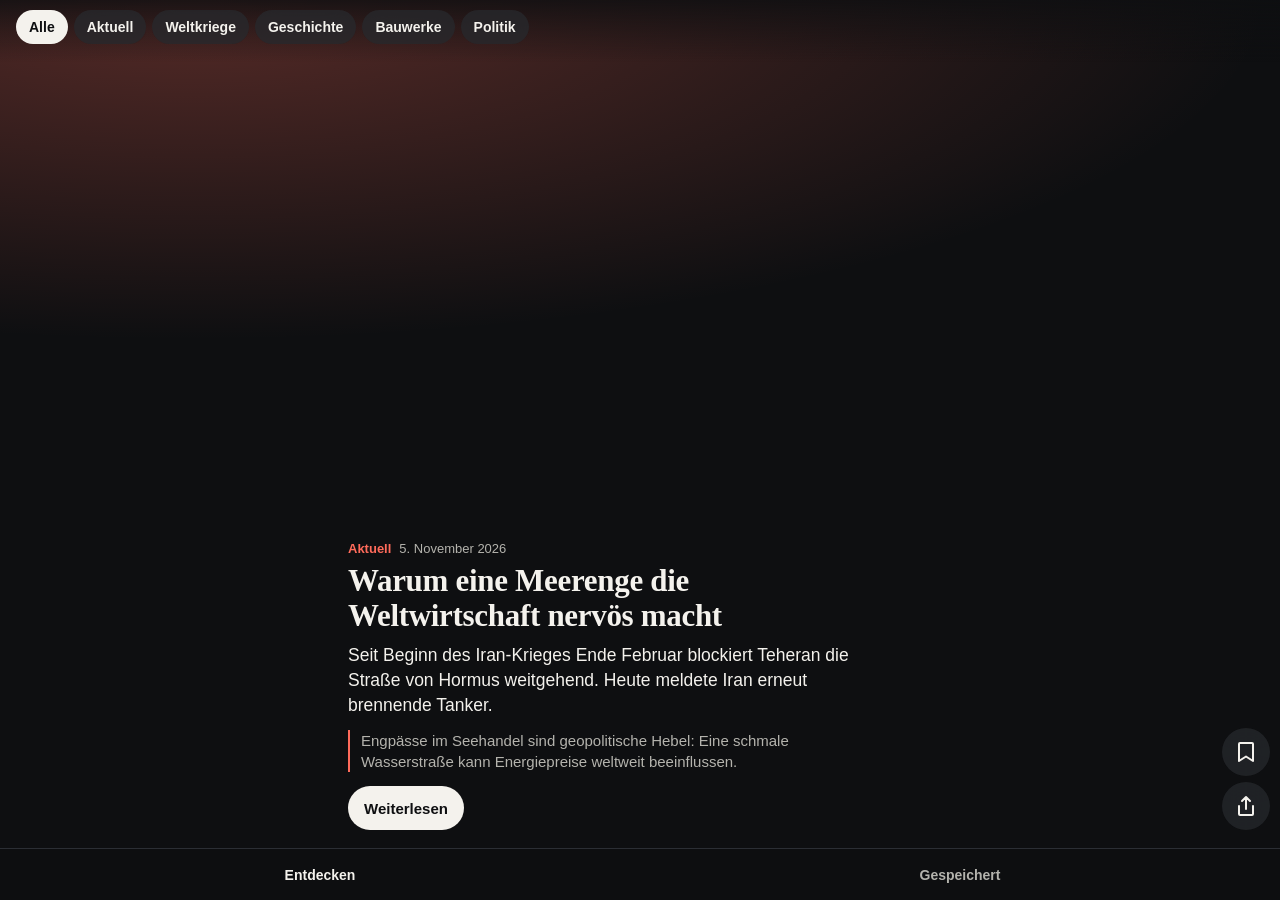
==== app/index.html @ 5934251c "Erste Version von Tiefgang Wisch-Feed als Web-App mit 34 Karten, Themenfilter, Merkliste und Quellen" ====
<!doctype html>
<html lang="de">
<head>
<meta charset="utf-8">
<title>Tiefgang</title>
<meta name="viewport" content="width=device-width, initial-scale=1, viewport-fit=cover">
<meta name="theme-color" content="#0e0f11">
<meta name="apple-mobile-web-app-capable" content="yes">
<meta name="mobile-web-app-capable" content="yes">
<meta name="apple-mobile-web-app-status-bar-style" content="black-translucent">
<meta name="apple-mobile-web-app-title" content="Tiefgang">
<link rel="apple-touch-icon" href="icons/icon-180.png">
<link rel="manifest" href="manifest.webmanifest">
<link rel="stylesheet" href="style.css">
</head>
<body>
<header class="kopf" id="kopf">
  <nav class="chips" id="chips" aria-label="Themen"></nav>
</header>

<main class="feed" id="feed" tabindex="-1"></main>

<section class="merkliste" id="merkliste" hidden>
  <h1>Gespeichert</h1>
  <p class="bilanz" id="bilanz"></p>
  <ul class="zeilen" id="zeilen"></ul>
</section>

<nav class="leiste" aria-label="Bereiche">
  <button id="tab-feed" class="aktiv" type="button">Entdecken</button>
  <button id="tab-merk" type="button">Gespeichert</button>
</nav>

<dialog class="blatt" id="blatt" aria-labelledby="blatt-titel">
  <button class="zu" id="blatt-zu" type="button" aria-label="Schließen">
    <svg viewBox="0 0 24 24" width="22" height="22" aria-hidden="true"><path d="M6 6l12 12M18 6L6 18" stroke="currentColor" stroke-width="2.2" stroke-linecap="round"/></svg>
  </button>
  <div class="blatt-inhalt" id="blatt-inhalt"></div>
</dialog>

<script src="app.js"></script>
</body>
</html>
---- app/style.css ----
:root {
  --grund: #0e0f11;
  --flaeche: #191b1f;
  --linie: #2b2e34;
  --text: #f4f2ed;
  --leise: #b4b3ad;
  --aktuell: #ff6b5b;
  --weltkriege: #e8a94a;
  --geschichte: #d9c58b;
  --bauwerke: #5fc4b0;
  --politik: #7fa8f0;
  --serif: ui-serif, "New York", Georgia, serif;
  --sans: -apple-system, BlinkMacSystemFont, "SF Pro Text", "Helvetica Neue", Arial, sans-serif;
  --oben: env(safe-area-inset-top, 0px);
  --unten: env(safe-area-inset-bottom, 0px);
  --leiste: calc(52px + var(--unten));
  color-scheme: dark;
}
* { box-sizing: border-box; -webkit-tap-highlight-color: transparent; }
html, body { margin: 0; height: 100%; background: var(--grund); color: var(--text); font-family: var(--sans); overflow: hidden; overscroll-behavior: none; }
button { font: inherit; color: inherit; background: none; border: 0; padding: 0; cursor: pointer; }
a { color: inherit; }
[hidden] { display: none !important; }

/* Themen oben */
.kopf { position: fixed; inset: 0 0 auto 0; z-index: 5; padding: calc(var(--oben) + 10px) 0 18px; background: linear-gradient(rgba(14,15,17,.82), rgba(14,15,17,0)); pointer-events: none; }
.chips { display: flex; gap: 6px; overflow-x: auto; padding: 0 16px; scrollbar-width: none; pointer-events: auto; }
.chips::-webkit-scrollbar { display: none; }
.chip { flex: none; min-height: 34px; padding: 0 13px; border-radius: 17px; font-size: 14px; font-weight: 600; color: var(--text); background: rgba(40,42,47,.72); -webkit-backdrop-filter: blur(12px); backdrop-filter: blur(12px); }
.chip[aria-pressed="true"] { background: var(--text); color: var(--grund); }

/* Feed */
.feed { height: 100dvh; overflow-y: scroll; scroll-snap-type: y mandatory; overscroll-behavior: contain; scrollbar-width: none; outline: 0; }
.feed::-webkit-scrollbar { display: none; }
.karte { --farbe: var(--text); position: relative; height: 100dvh; scroll-snap-align: start; scroll-snap-stop: always; display: flex; flex-direction: column; justify-content: flex-end; overflow: hidden; background: var(--grund); }
.karte[data-kat="aktuell"] { --farbe: var(--aktuell); }
.karte[data-kat="weltkriege"] { --farbe: var(--weltkriege); }
.karte[data-kat="geschichte"] { --farbe: var(--geschichte); }
.karte[data-kat="bauwerke"] { --farbe: var(--bauwerke); }
.karte[data-kat="politik"] { --farbe: var(--politik); }

.bild { position: absolute; inset: 0 0 auto 0; height: 58%; width: 100%; object-fit: cover; background: var(--flaeche); }
.bild-verlauf { position: absolute; inset: 0 0 auto 0; height: 58%; background: linear-gradient(rgba(14,15,17,.1) 45%, var(--grund)); }
.karte.ohne-bild::before { content: ""; position: absolute; inset: 0 0 auto 0; height: 60%; background: radial-gradient(120% 90% at 15% 0%, color-mix(in srgb, var(--farbe) 30%, transparent), transparent 70%); }

.koerper { position: relative; padding: 0 72px calc(var(--leiste) + 18px) 18px; }
.marke { display: flex; flex-wrap: wrap; gap: 4px 8px; font-size: 13px; font-weight: 650; color: var(--farbe); margin-bottom: 8px; }
.marke .serie { color: var(--leise); font-weight: 500; }
.karte h2 { margin: 0 0 10px; font-family: var(--serif); font-size: clamp(25px, 7.4vw, 31px); line-height: 1.12; font-weight: 700; letter-spacing: -.01em; text-wrap: balance; }
.hook { margin: 0 0 12px; font-size: 16.5px; line-height: 1.42; }
.merke { margin: 0 0 14px; padding-left: 11px; border-left: 2px solid var(--farbe); font-size: 14.5px; line-height: 1.4; color: var(--leise); }
.mehr { min-height: 44px; padding: 0 16px; border-radius: 22px; font-size: 15px; font-weight: 650; background: var(--text); color: var(--grund); }

.aktionen { position: absolute; right: 10px; bottom: calc(var(--leiste) + 18px); display: flex; flex-direction: column; gap: 6px; }
.aktion { display: grid; place-items: center; width: 48px; height: 48px; border-radius: 24px; background: rgba(40,42,47,.72); -webkit-backdrop-filter: blur(12px); backdrop-filter: blur(12px); }
.aktion[aria-pressed="true"] { color: var(--farbe); }
.aktion[aria-pressed="true"] svg { fill: currentColor; }
.aktion svg { fill: none; stroke: currentColor; stroke-width: 2; stroke-linejoin: round; stroke-linecap: round; }

.ende { justify-content: center; text-align: center; padding: 0 28px var(--leiste); align-items: center; }
.ende h2 { max-width: 13em; }
.ende p { color: var(--leise); margin: 0 0 18px; line-height: 1.45; }

/* Untere Leiste */
.leiste { position: fixed; inset: auto 0 0 0; z-index: 5; height: var(--leiste); padding-bottom: var(--unten); display: flex; background: rgba(14,15,17,.92); border-top: 1px solid var(--linie); -webkit-backdrop-filter: blur(16px); backdrop-filter: blur(16px); }
.leiste button { flex: 1; font-size: 14px; font-weight: 600; color: var(--leise); }
.leiste button.aktiv { color: var(--text); }

/* Merkliste */
.merkliste { height: 100dvh; overflow-y: auto; padding: calc(var(--oben) + 22px) 16px calc(var(--leiste) + 20px); }
.merkliste h1 { font-family: var(--serif); font-size: 30px; margin: 0 0 4px; }
.bilanz { color: var(--leise); margin: 0 0 18px; font-size: 14.5px; }
.zeilen { list-style: none; margin: 0; padding: 0; }
.zeile { display: flex; gap: 12px; align-items: center; width: 100%; padding: 10px 0; text-align: left; border-bottom: 1px solid var(--linie); }
.zeile img, .zeile .platz { flex: none; width: 58px; height: 58px; border-radius: 8px; object-fit: cover; background: var(--flaeche); }
.zeile strong { display: block; font-family: var(--serif); font-size: 17px; line-height: 1.2; }
.zeile span { display: block; margin-top: 3px; font-size: 13px; color: var(--leise); }
.leer { color: var(--leise); line-height: 1.5; padding: 24px 0; }

/* Detailblatt */
.blatt { width: 100%; max-width: 640px; height: 88dvh; max-height: none; margin: auto auto 0; padding: 0; border: 0; border-radius: 18px 18px 0 0; background: var(--flaeche); color: var(--text); overflow: hidden; }
.blatt::backdrop { background: rgba(0,0,0,.6); }
.blatt[open] { animation: hoch .24s cubic-bezier(.2,.8,.2,1); }
@keyframes hoch { from { transform: translateY(40px); opacity: 0; } }
.zu { position: absolute; top: 8px; right: 8px; z-index: 1; display: grid; place-items: center; width: 44px; height: 44px; border-radius: 22px; background: rgba(14,15,17,.7); }
.blatt-inhalt { height: 100%; overflow-y: auto; padding: 22px 18px calc(var(--unten) + 28px); -webkit-overflow-scrolling: touch; }
.blatt-inhalt h2 { font-family: var(--serif); font-size: 26px; line-height: 1.15; margin: 8px 44px 16px 0; text-wrap: balance; }
.blatt-inhalt p { font-size: 17px; line-height: 1.55; margin: 0 0 14px; }
.blatt-inhalt .merkkasten { margin: 20px 0; padding: 14px; border-radius: 10px; background: var(--grund); }
.merkkasten b { display: block; font-size: 13px; color: var(--leise); margin-bottom: 4px; }
.merkkasten p { margin: 0; font-size: 16px; line-height: 1.45; }
.blatt-inhalt h3 { font-size: 13px; color: var(--leise); margin: 22px 0 6px; }
.quellen { list-style: none; margin: 0; padding: 0; }
.quellen a { display: flex; align-items: center; min-height: 44px; font-size: 15px; border-bottom: 1px solid var(--linie); text-underline-offset: 3px; }
.nachweis { font-size: 13px; line-height: 1.45; color: var(--leise); margin-top: 16px; }

@media (min-height: 760px) { .hook { font-size: 17.5px; } .merke { font-size: 15px; } }
@media (max-height: 620px) { .merke { display: none; } .bild, .bild-verlauf { height: 42%; } }
@media (prefers-reduced-motion: reduce) { .blatt[open] { animation: none; } }
@media (min-width: 700px) { .koerper { max-width: 620px; margin-inline: auto; width: 100%; } }
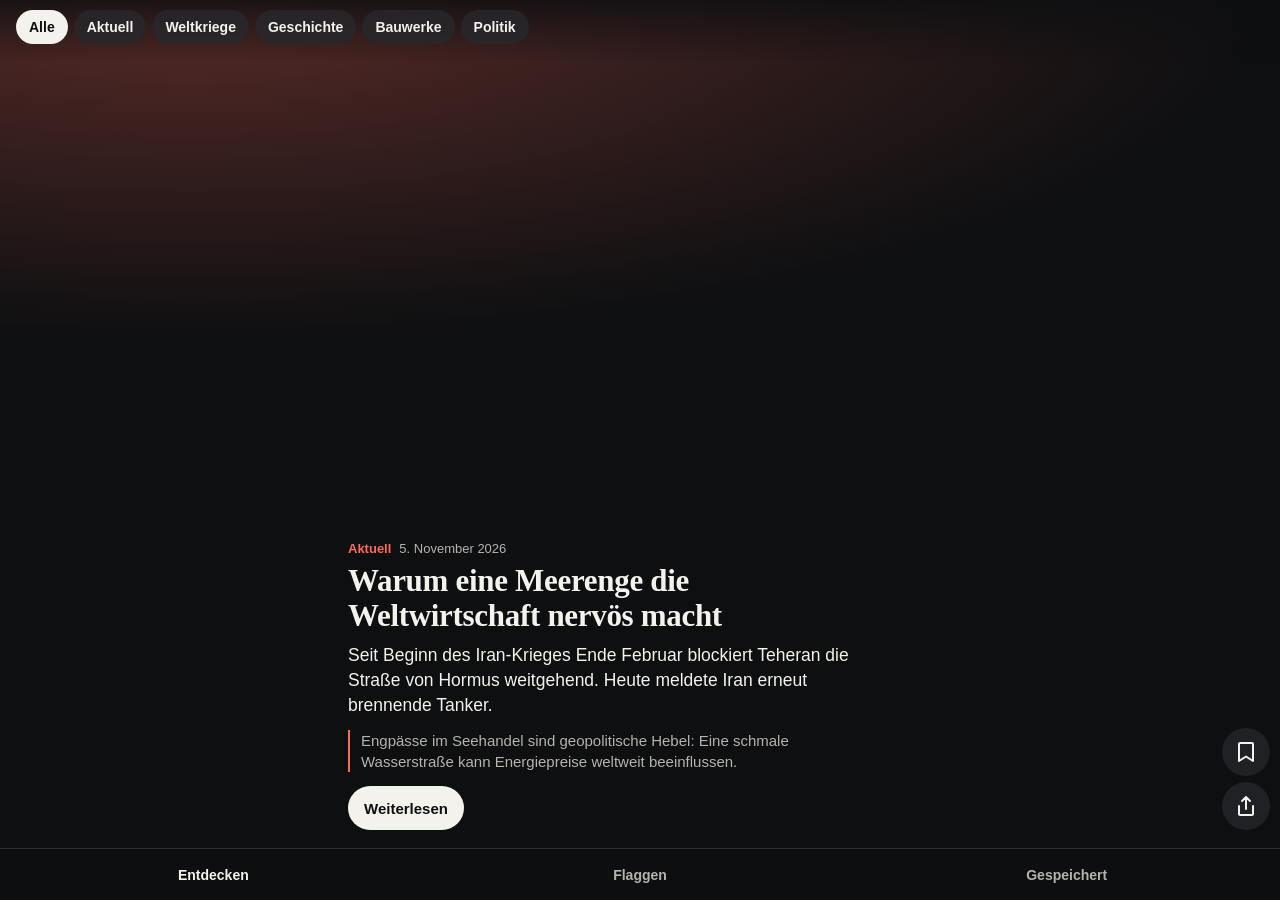
==== commit 0fa4c5ad: "Flaggen-Quiz für Europa 46 Länder mit Frage vor der Auflösung, Wiederholung nach Lernstand, ähnliche" ====
--- a/app/index.html
+++ b/app/index.html
@@ -26,8 +26,11 @@
   <ul class="zeilen" id="zeilen"></ul>
 </section>
 
+<section class="flaggen" id="flaggen" hidden></section>
+
 <nav class="leiste" aria-label="Bereiche">
   <button id="tab-feed" class="aktiv" type="button">Entdecken</button>
+  <button id="tab-flaggen" type="button">Flaggen</button>
   <button id="tab-merk" type="button">Gespeichert</button>
 </nav>
 
@@ -38,6 +41,7 @@
   <div class="blatt-inhalt" id="blatt-inhalt"></div>
 </dialog>
 
+<script src="flaggen.js"></script>
 <script src="app.js"></script>
 </body>
 </html>
--- a/app/style.css
+++ b/app/style.css
@@ -98,3 +98,71 @@
 @media (max-height: 620px) { .merke { display: none; } .bild, .bild-verlauf { height: 42%; } }
 @media (prefers-reduced-motion: reduce) { .blatt[open] { animation: none; } }
 @media (min-width: 700px) { .koerper { max-width: 620px; margin-inline: auto; width: 100%; } }
+
+/* Flaggen */
+:root { --flaggen: #b79cf2; --gut: #4cc38a; --schlecht: #ff6b5b; }
+.karte[data-kat="flaggen"] { --farbe: var(--flaggen); }
+.flaggen { height: 100dvh; overflow-y: auto; padding: calc(var(--oben) + 22px) 16px calc(var(--leiste) + 20px); }
+.flaggen h1 { font-family: var(--serif); font-size: 30px; margin: 0 0 4px; }
+.flaggen .bilanz { margin-bottom: 10px; }
+.fl-balken { height: 8px; border-radius: 4px; background: var(--linie); overflow: hidden; margin-bottom: 16px; }
+.fl-balken span { display: block; height: 100%; background: var(--flaggen); }
+.fl-start { width: 100%; margin-bottom: 20px; min-height: 50px; }
+.fl-raster { list-style: none; margin: 0; padding: 0; display: grid; grid-template-columns: repeat(auto-fill, minmax(62px, 1fr)); gap: 8px; }
+.fl-kachel { display: grid; place-items: center; width: 100%; aspect-ratio: 4 / 3; border-radius: 6px; background: var(--flaeche); overflow: hidden; }
+.fl-kachel img { width: 100%; height: 100%; object-fit: contain; }
+.fl-kachel.unbekannt { color: var(--leise); font-weight: 650; }
+.fl-kachel.lernt { opacity: .62; }
+.fl-kachel.sicher { outline: 2px solid var(--gut); outline-offset: -2px; }
+
+.fl-rundenkopf { display: flex; justify-content: space-between; align-items: center; color: var(--leise); font-size: 14px; margin-bottom: 12px; }
+.fl-abbruch { min-height: 44px; padding: 0 4px 0 16px; font-weight: 600; color: var(--text); }
+.fl-aufgabe { margin: 0 0 12px; font-family: var(--serif); font-size: 24px; font-weight: 700; line-height: 1.15; }
+.fl-name { margin: -6px 0 14px; font-family: var(--serif); font-size: 30px; font-weight: 700; color: var(--flaggen); line-height: 1.1; }
+.fl-gross { display: block; width: 100%; max-height: 38dvh; object-fit: contain; object-position: left; margin-bottom: 16px; }
+.fl-optionen { display: grid; gap: 8px; }
+.fl-optionen.mit-bild { grid-template-columns: 1fr 1fr; }
+.fl-option { min-height: 52px; padding: 8px 14px; border-radius: 10px; background: var(--flaeche); border: 2px solid var(--linie); font-size: 16px; font-weight: 600; text-align: left; }
+.mit-bild .fl-option { display: grid; place-items: center; padding: 8px; aspect-ratio: 4 / 3; }
+.mit-bild .fl-option img { max-width: 100%; max-height: 100%; object-fit: contain; }
+.fl-option:disabled { opacity: .55; cursor: default; }
+.fl-option.richtig { border-color: var(--gut); opacity: 1; }
+.fl-option.falsch { border-color: var(--schlecht); opacity: 1; }
+.fl-option.richtig span::after { content: " ✓"; color: var(--gut); }
+.fl-option.falsch span::after { content: " ✕"; color: var(--schlecht); }
+.mit-bild .fl-option.richtig { box-shadow: inset 0 0 0 2px var(--gut); }
+.mit-bild .fl-option.falsch { box-shadow: inset 0 0 0 2px var(--schlecht); }
+.fl-feedkarte { justify-content: center; }
+.fl-feedkarte .koerper { padding: calc(var(--oben) + 62px) 18px calc(var(--leiste) + 14px); width: 100%; }
+.fl-feedkarte .fl-gross { max-height: 30dvh; }
+.fl-nochmal { margin-top: 14px; }
+.fl-ende { padding-top: 12dvh; text-align: center; }
+
+.fl-ergebnis { font-size: 15px !important; font-weight: 700; margin: 0 44px 12px 0 !important; }
+.fl-ergebnis.gut { color: var(--gut); }
+.fl-ergebnis.schlecht { color: var(--schlecht); }
+.fl-vergleich { display: grid; grid-template-columns: 1fr 1fr; gap: 10px; margin-bottom: 14px; }
+.fl-vergleich figure { margin: 0; }
+.fl-vergleich img { width: 100%; aspect-ratio: 4 / 3; object-fit: contain; }
+.fl-vergleich figcaption { font-size: 13px; color: var(--leise); margin-top: 4px; line-height: 1.3; }
+.fl-fakten { margin: 0 0 16px; }
+.fl-fakt { display: flex; justify-content: space-between; gap: 16px; padding: 9px 0; border-bottom: 1px solid var(--linie); font-size: 15.5px; }
+.fl-fakt dt { color: var(--leise); }
+.fl-fakt dd { margin: 0; text-align: right; font-weight: 600; }
+.landkarte { display: block; width: 100%; border-radius: 10px; background: #12202c; margin-bottom: 14px; }
+.kl-land { fill: #3a3e45; stroke: #12202c; stroke-width: 1; vector-effect: non-scaling-stroke; }
+.kl-ziel { fill: var(--flaggen); stroke: #fff; stroke-width: 1; vector-effect: non-scaling-stroke; }
+.kl-ring { fill: none; stroke: var(--flaggen); stroke-width: 2.5; vector-effect: non-scaling-stroke; }
+.fl-karteninfo { font-size: 14px !important; color: var(--leise); margin: 0 0 8px !important; }
+.fl-weiter { position: sticky; bottom: 0; width: 100%; margin-top: 18px; min-height: 50px; box-shadow: 0 0 0 10px var(--flaeche); }
+.fl-feedkarte .fl-frage .landkarte { max-height: 36dvh; }
+
+@media (max-height: 700px) {
+  .fl-feedkarte .koerper { padding-top: calc(var(--oben) + 54px); padding-bottom: calc(var(--leiste) + 8px); }
+  .fl-feedkarte .fl-frage .landkarte { max-height: 27dvh; margin-bottom: 8px; }
+  .fl-feedkarte .fl-gross { max-height: 24dvh; margin-bottom: 10px; }
+  .fl-aufgabe { font-size: 21px; margin-bottom: 8px; }
+  .fl-feedkarte .marke { margin-bottom: 4px; }
+  .fl-option { min-height: 46px; padding: 6px 12px; }
+  .fl-optionen { gap: 6px; }
+}
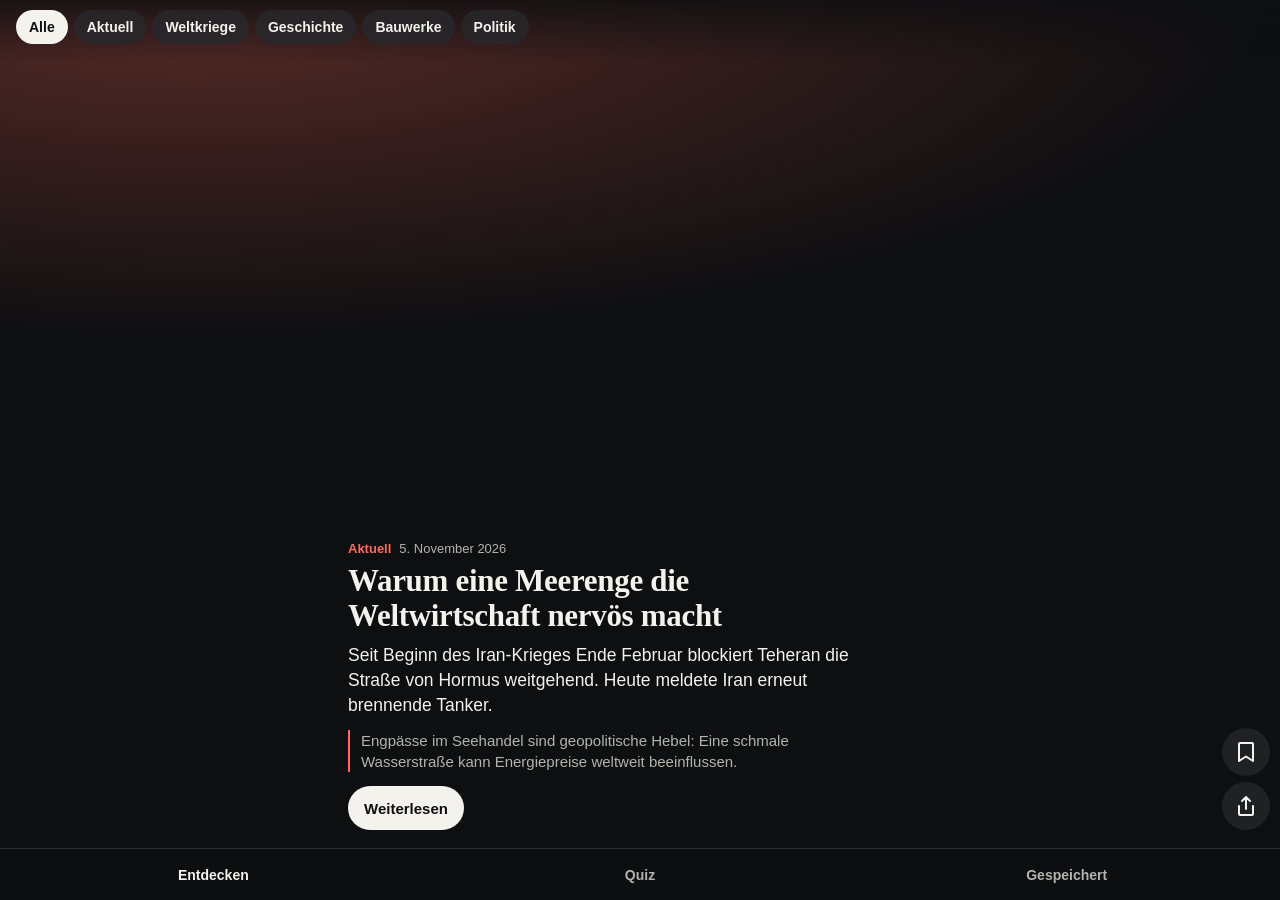
==== commit b4f86353: "Wissens-Quiz: Jahreszahlen, Erde & Natur, Bauwerke & Rekorde 62 Fragen mit Wikipedia-Quelle, gleiche" ====
--- a/app/index.html
+++ b/app/index.html
@@ -30,7 +30,7 @@
 
 <nav class="leiste" aria-label="Bereiche">
   <button id="tab-feed" class="aktiv" type="button">Entdecken</button>
-  <button id="tab-flaggen" type="button">Flaggen</button>
+  <button id="tab-flaggen" type="button">Quiz</button>
   <button id="tab-merk" type="button">Gespeichert</button>
 </nav>
 
@@ -42,6 +42,7 @@
 </dialog>
 
 <script src="flaggen.js"></script>
+<script src="quiz.js"></script>
 <script src="app.js"></script>
 </body>
 </html>
--- a/app/style.css
+++ b/app/style.css
@@ -166,3 +166,27 @@
   .fl-option { min-height: 46px; padding: 6px 12px; }
   .fl-optionen { gap: 6px; }
 }
+
+/* Quiz */
+.qz-zurueck { min-height: 44px; margin: -10px 0 4px; font-weight: 600; color: var(--flaggen); }
+.qz-decks { list-style: none; margin: 18px 0 0; padding: 0; display: grid; gap: 10px; }
+.qz-deck { display: block; width: 100%; padding: 16px; border-radius: 14px; background: var(--flaeche); text-align: left; }
+.qz-deck strong { display: block; font-family: var(--serif); font-size: 21px; margin-bottom: 2px; }
+.qz-deck-text { display: block; color: var(--leise); font-size: 14px; margin-bottom: 12px; }
+.qz-deck .fl-balken { margin-bottom: 6px; }
+.qz-deck-stand { font-size: 13px; color: var(--leise); }
+.qz-zeilen { list-style: none; margin: 0; padding: 0; }
+.qz-zeile { display: flex; justify-content: space-between; gap: 14px; width: 100%; padding: 12px 0; border-bottom: 1px solid var(--linie); text-align: left; font-size: 15px; line-height: 1.35; }
+.qz-zeile b { flex: none; max-width: 45%; text-align: right; }
+.qz-zeile.unbekannt { color: var(--leise); }
+.qz-zeile.sicher b { color: var(--gut); }
+.qz-hinweis { margin: -4px 0 10px; color: var(--leise); font-size: 14px; }
+.qz-form { display: flex; gap: 8px; }
+.qz-eingabe { flex: 1; min-width: 0; min-height: 52px; padding: 0 14px; border-radius: 10px; border: 2px solid var(--linie); background: var(--flaeche); color: var(--text); font: 600 20px var(--sans); }
+.qz-eingabe:focus { outline: 2px solid var(--flaggen); outline-offset: 1px; }
+.qz-eingabe.richtig { border-color: var(--gut); }
+.qz-eingabe.falsch { border-color: var(--schlecht); }
+.qz-pruefen { flex: none; min-height: 52px; }
+.qz-frage-klein { font-size: 15px !important; color: var(--leise); margin: 0 44px 4px 0 !important; }
+.qz-antwort { margin-top: 0 !important; font-size: 30px !important; }
+.qz-deine { color: var(--schlecht); font-size: 15px !important; }
